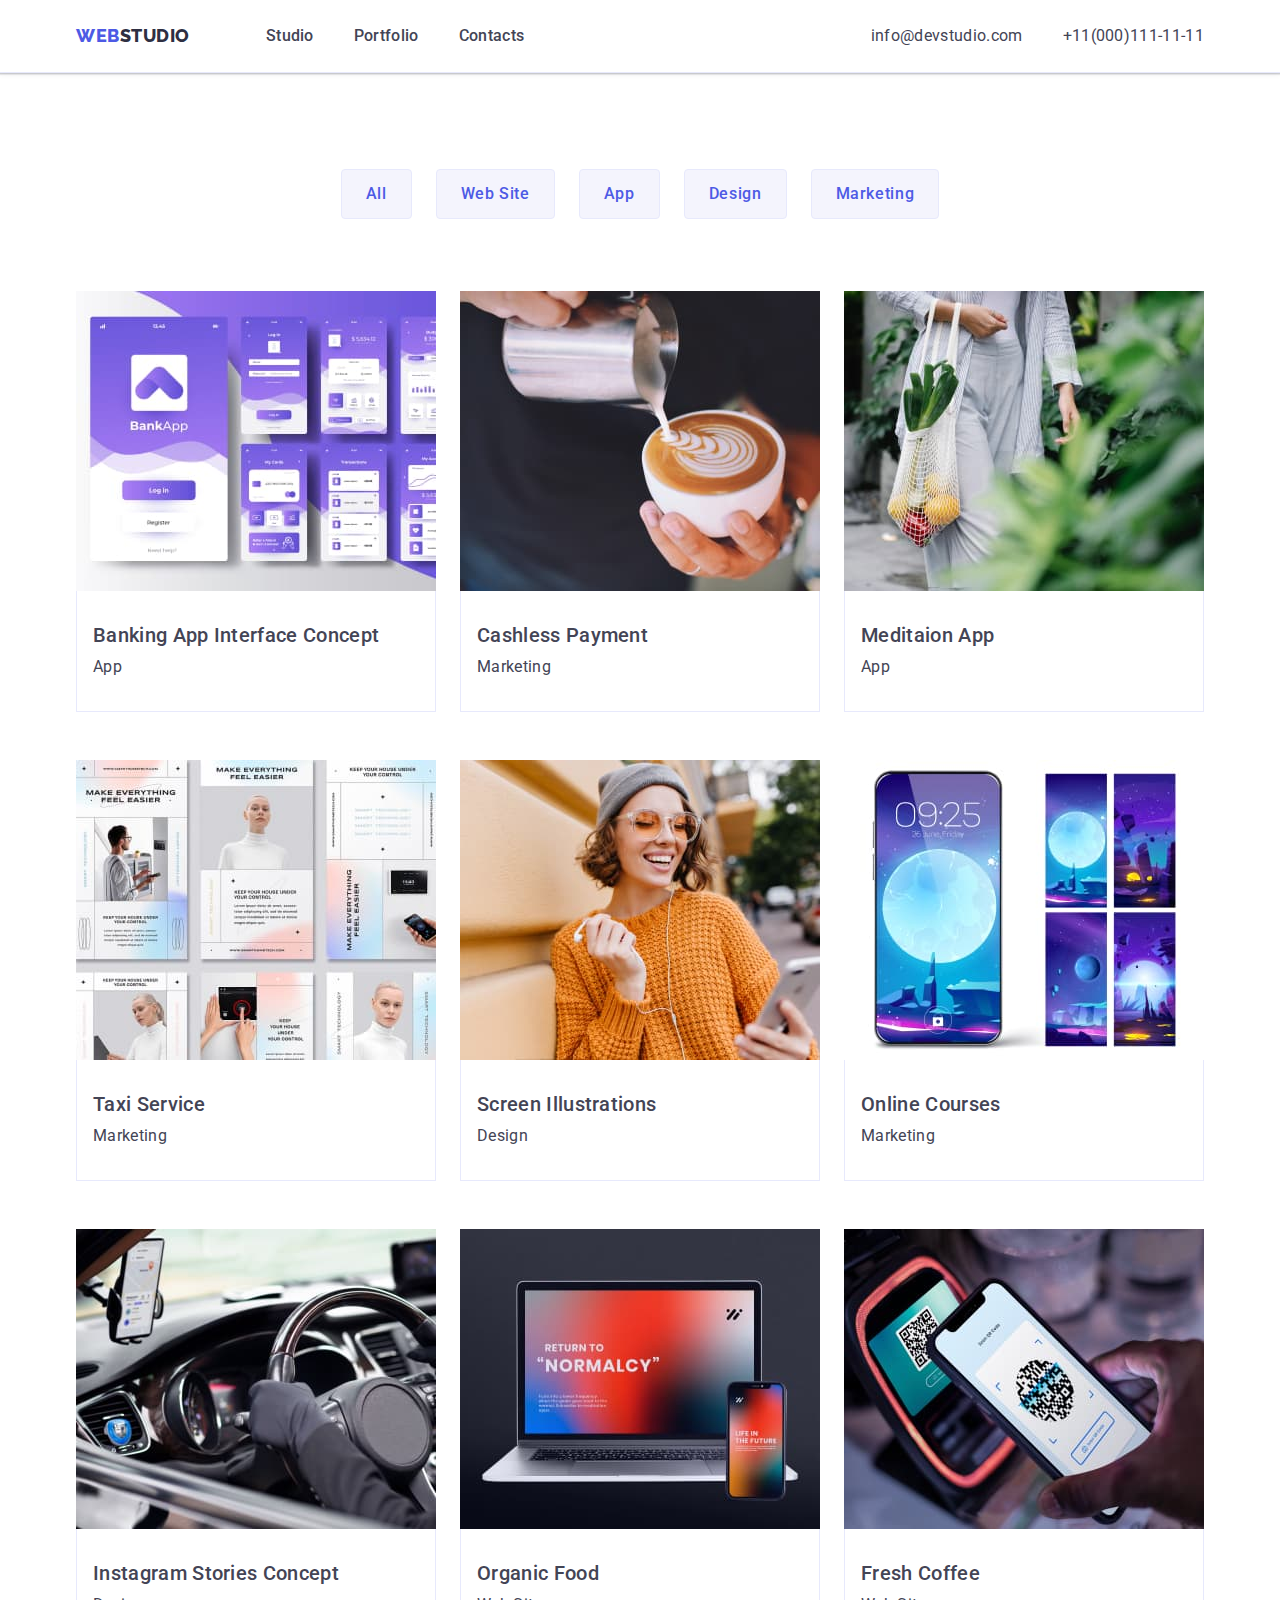
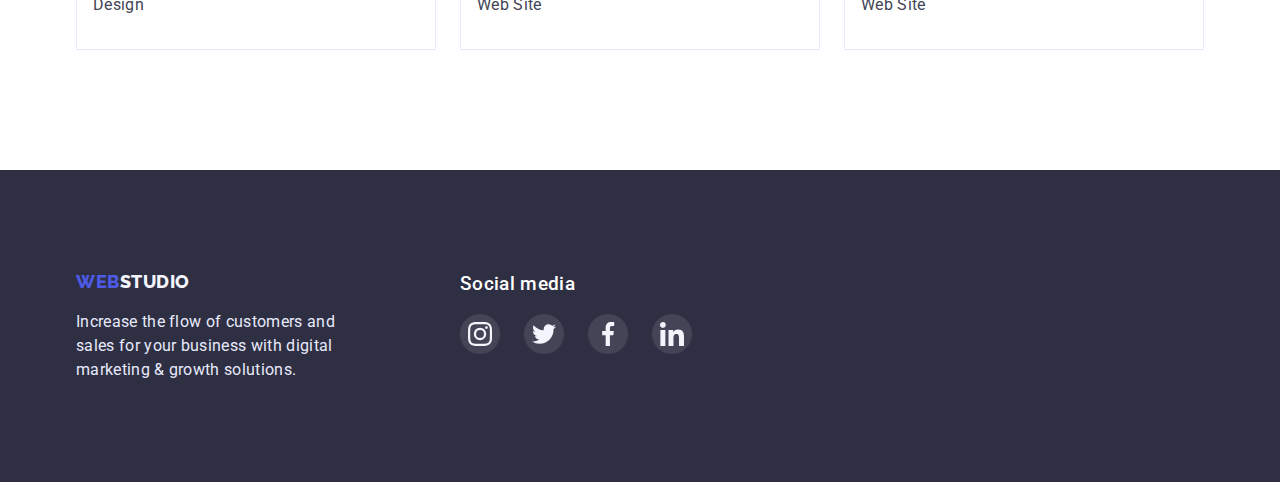
==== portfolio.html @ d2d3ca71 "Initial commit" ====
<!DOCTYPE html>
<html lang="en">
  <head>
    <meta charset="UTF-8" />
    <meta http-equiv="X-UA-Compatible" content="IE=edge" />
    <meta name="viewport" content="width=device-width, initial-scale=1.0" />
    <title>Portfolio</title>
    <!-- fonts -->
    <link rel="preconnect" href="https://fonts.googleapis.com" />
    <link rel="preconnect" href="https://fonts.gstatic.com" crossorigin />
    <link
      href="https://fonts.googleapis.com/css2?family=Raleway:wght@800&family=Roboto:wght@400;500;700;900&display=swap"
      rel="stylesheet"
    />
    <link
      href="https://fonts.googleapis.com/css2?family=Raleway:wght@800&family=Roboto:wght@400;500;700;900&display=swap"
      rel="stylesheet"
    />
    <!-- normalize -->
    <link
      href="https://cdn.jsdelivr.net/npm/modern-normalize@1.1.0/modern-normalize.min.css"
      rel="stylesheet"
    />
    <!-- custom styles-->
    <link rel="stylesheet" href="./css/styles.css" />
  </head>
  <body>
    <!-- Header -->
    <header class="header">
      <div class="container header-wrapper">
        <div class="nav-wrapper">
          <div class="logo-wrap">
            <a class="logo" href="./index.html"
              >Web<span class="dark-logo">studio</span></a
            >
          </div>
          <nav>
            <ul class="top-nav">
              <li class="top-nav-item">
                <a class="top-nav-link" href="./index.html"> Studio</a>
              </li>
              <li class="top-nav-item">
                <a class="top-nav-link" href="./portfolio.html">Portfolio</a>
              </li>
              <li class="top-nav-item">
                <a class="top-nav-link" href="./contacts.html">Contacts</a>
              </li>
            </ul>
          </nav>
        </div>
        <div class="adress-wrapper">
          <address>
            <ul class="contacts">
              <li class="contacts-item">
                <a href="mailto:info@devstudio.com" target="_blank"
                  >info@devstudio.com</a
                >
              </li>
              <li class="contacts-item">
                <a href="tel:+110001111111" target="_blank"
                  >+11(000)111-11-11</a
                >
              </li>
            </ul>
          </address>
        </div>
      </div>
    </header>
    <!-- Portfolio -->
    <section class="portfolio-section">
      <div class="container">
        <ul class="portfolio-filter">
          <li><button class="alternative-btn" type="button">All</button></li>
          <li>
            <button class="alternative-btn" type="button">Web Site</button>
          </li>
          <li><button class="alternative-btn" type="button">App</button></li>
          <li>
            <button class="alternative-btn" type="button">Design</button>
          </li>
          <li>
            <button class="alternative-btn" type="button">Marketing</button>
          </li>
        </ul>
        <ul class="portfolio-works">
          <li class="portfolio-item">
            <a href="#">
              <img
                class="portfolio-img"
                src="./images/portfolio/img-8.jpg"
                alt="seven mobile web pages"
                width="360"
                height="300"
              />
              <div class="portfolio-discription">
                <h2 class="sub-title">Banking App Interface Concept</h2>
                <p>App</p>
              </div>
            </a>
          </li>
          <li class="portfolio-item">
            <a href="#">
              <img
                class="portfolio-img"
                src="./images/portfolio/img.jpg"
                alt="smartphone and scanner"
                width="360"
                height="300"
              />
              <div class="portfolio-discription">
                <h2 class="sub-title">Cashless Payment</h2>
                <p>Marketing</p>
              </div>
            </a>
          </li>
          <li class="portfolio-item">
            <a href="#">
              <img
                class="portfolio-img"
                src="./images/portfolio/img-1.jpg"
                alt="smartphone and laptop"
                width="360"
                height="300"
              />
              <div class="portfolio-discription">
                <h2 class="sub-title">Meditaion App</h2>
                <p>App</p>
              </div>
            </a>
          </li>
          <li class="portfolio-item">
            <a href="#">
              <img
                class="portfolio-img"
                src="./images/portfolio/img-2.jpg"
                alt="hands on the steering wheel"
                width="360"
                height="300"
              />
              <div class="portfolio-discription">
                <h2 class="sub-title">Taxi Service</h2>
                <p>Marketing</p>
              </div>
            </a>
          </li>
          <li class="portfolio-item">
            <a href="#">
              <img
                class="portfolio-img"
                src="./images/portfolio/img-3.jpg"
                alt="smartphone and wallpapers"
                width="360"
                height="300"
              />
              <div class="portfolio-discription">
                <h2 class="sub-title">Screen Illustrations</h2>
                <p>Design</p>
              </div>
            </a>
          </li>
          <li class="portfolio-item">
            <a href="#">
              <img
                class="portfolio-img"
                src="./images/portfolio/img-4.jpg"
                alt="smiling girl"
                width="360"
                height="300"
              />
              <div class="portfolio-discription">
                <h2 class="sub-title">Online Courses</h2>
                <p>Marketing</p>
              </div>
            </a>
          </li>
          <li class="portfolio-item">
            <a href="#">
              <img
                class="portfolio-img"
                src="./images/portfolio/img-5.jpg"
                alt="six screenshots with some information"
                width="360"
                height="300"
              />
              <div class="portfolio-discription">
                <h2 class="sub-title">Instagram Stories Concept</h2>
                <p>Design</p>
              </div>
            </a>
          </li>
          <li class="portfolio-item">
            <a href="#">
              <img
                class="portfolio-img"
                src="./images/portfolio/img-6.jpg"
                alt="woman with bag"
                width="360"
                height="300"
              />
              <div class="portfolio-discription">
                <h2 class="sub-title">Organic Food</h2>
                <p>Web Site</p>
              </div>
            </a>
          </li>
          <li class="portfolio-item">
            <a href="#">
              <img
                class="portfolio-img"
                src="./images/portfolio/img-7.jpg"
                alt="man with coup of coffee"
                width="360"
                height="300"
              />
              <div class="portfolio-discription">
                <h2 class="sub-title">Fresh Coffee</h2>
                <p>Web Site</p>
              </div>
            </a>
          </li>
        </ul>
      </div>
    </section>
    <!-- Footer -->
    <footer class="footer">
      <div class="container">
        <ul class="footer-container">
          <li class="footer-left-side">
            <a class="logo" href="./index.html"
              >Web<span class="light-logo">studio</span></a
            >
            <p class="footer-txt">
              Increase the flow of customers and sales for your business with
              digital marketing & growth solutions.
            </p>
          </li>
          <li class="footer-right-side">
            <h3 class="social-title">Social media</h3>
            <ul class="team-social">
              <li class="team-social-item-dark">
                <a href="#">
                  <svg class="team-social-icon-dark" width="24" height="24">
                    <use href="./images/icons/icons.svg#icon-instagram"></use>
                  </svg>
                </a>
              </li>
              <li class="team-social-item-dark">
                <a href="#">
                  <svg class="team-social-icon" width="24" height="24">
                    <use href="./images/icons/icons.svg#icon-twitter"></use>
                  </svg>
                </a>
              </li>
              <li class="team-social-item-dark">
                <a href="#">
                  <svg class="team-social-icon" width="24" height="24">
                    <use href="./images/icons/icons.svg#icon-facebook"></use>
                  </svg>
                </a>
              </li>
              <li class="team-social-item-dark">
                <a href="#">
                  <svg class="team-social-icon" width="24" height="24">
                    <use href="./images/icons/icons.svg#icon-linkedin"></use>
                  </svg>
                </a>
              </li>
            </ul>
          </li>
        </ul>
      </div>
    </footer>
  </body>
</html>
---- css/styles.css ----
/* Стили для обнуления верхних отступов у элементов */
h1,
h2,
h3,
h4,
h5,
h6,
p {
    margin: 0;
}

/* Класс для обнуления базовых свойств у списков (ul) */
ul {
    list-style: none;
    padding-left: 0;
    margin: 0;
}

/* Класс для обнуления базовых свойств у ссылок */
a {
    text-decoration: none;
    color: inherit;
}

/* Свойства для корректного отображения картинок */
img {
    display: block;
    max-width: 100%;
    height: auto;
}

/* Свойства для обнуления курсива у address */
address {
    font-style: normal;

}

:root {

    /* Colors */
    --primary-cl: rgb(77, 90, 229);
    --hover-btn-cl: #404BBF;
    --dark-bg-cl: #2E2F42;
    --primary-txt-cl: rgb(67, 68, 85);
    --subtitle-txt-cl: #8E8F99;
    --light-cl: #F4F4FD;
    --white-cl: #ffffff;
    --accent-cl: #E7E9FC;
    --social-bg: rgba(255, 255, 255, 0.1);
    --social-bg-footer: #31D0AA;

    /* Flex */
    --indent: 24px;
    --item: 4;
}

body {
    font-family: Roboto, sans-serif;
    font-size: 16px;
    letter-spacing: 0.02em;
    color: var(--primary-txt-cl);
    background-color: var(--white-cl)
}

/* Wrapper */

.container {
    width: 1158px;
    padding: 0 15px;
    margin: 0 auto;
}

/* Section Padding */

.our-features-section,
.we-doing-section,
.our-team {
    padding: 120px 0;
}

/* Button */

.ptimary-btn,
.alternative-btn {
    font-weight: 500;
    font-size: 16px;
    font-family: inherit;
    line-height: calc(24 / 16);
    letter-spacing: 0.04em;

    cursor: pointer;
}

.ptimary-btn {
    display: block;
    margin: 0 auto;
    padding: 14px 31px;
    color: var(--white-cl);
    background-color: var(--primary-cl);
    box-shadow: 0px 4px 4px rgba(0, 0, 0, 0.15);
    border-radius: 4px;
    border: none;
}

.alternative-btn {
    color: var(--primary-cl);
    background-color: var(--light-cl);
    padding: 12px 24px;

    border: 1px solid #E7E9FC;
    border-radius: 4px;
}

.ptimary-btn:hover,
.ptimary-btn:focus {
    background-color: var(--hover-btn-cl);
}

.alternative-btn:hover,
.alternative-btn:focus {
    color: var(--white-cl);
    background-color: var(--hover-btn-cl);  

    border: 1px solid var(--hover-btn-cl);

    box-shadow: 0px 3px 1px rgba(0, 0, 0, 0.1), 0px 2px 1px rgba(0, 0, 0, 0.08), 0px 2px 2px rgba(0, 0, 0, 0.12);
    
}

/* title h2-h3 */

.section-title {
    font-size: 36px;
    line-height: calc(40 / 36);
    text-align: center;

    margin-bottom: 72px;

    
}

.sub-title {
    font-weight: 500;
    font-size: 20px;
    line-height: calc(24 / 20);

    margin-bottom: 8px;
}

/* Img */

.we-doing-img,
.our-team-img,
.portfolio-img {
    display: block;
    max-width: 100%;
    height: auto;
}

/* Header */

.header {
    border-bottom: 1px solid;
    border-color: var(--accent-cl);
    box-shadow: 0px 2px 1px rgba(46, 47, 66, 0.08), 0px 1px 1px rgba(46, 47, 66, 0.16), 0px 1px 6px rgba(46, 47, 66, 0.08);
}

.header-wrapper {
    display: flex;
    justify-content: space-between;
}

.nav-wrapper {
    display: flex;
    align-items: center;

}

.address {
    margin-right: 0 auto;
}

/* Logo */

.logo {
    display: block;
    font-family: Raleway, sans-serif;
    font-weight: 800;
    font-size: 18px;
    line-height: calc(24 / 18);
    letter-spacing: 0.03em;
    text-decoration: none;

    text-transform: uppercase;
    color: var(--primary-cl);

    margin-right: 76px;
    display: block;
}

.logo .dark-logo {
    color: var(--dark-bg-cl);
}

.logo .light-logo {
    color: var(--light-cl);
}

/* Nav */

.top-nav {
    display: flex;
}

.top-nav-item {
    margin-right: 40px;
}

.top-nav-item:last-child {
    margin-right: 0;
}

.top-nav-link {
    display: block;
    /* position: relative; */

    font-weight: 500;
    letter-spacing: 0.02em;
    line-height: calc(24 / 16);
    text-decoration: none;
    color: var(--primary-txt-cl);

    padding: 24px 0;
} 

/* .top-nav-link:hover::after {
    content: '';
    position: absolute;
    bottom: 0;
    display: block;
    width: 100%;
    height: 4px;
    border-radius: 2px;

    background-color: var(--primary-cl);
} */

.contacts {
    display: flex;
    list-style: none;
    line-height: calc(24 / 16);
    align-items: center;
}

.contacts-item a {
    font-style: normal;
    color: var(--primary-txt-cl);
    text-decoration: none; 

    display: block;
    padding: 24px 0;
}

.contacts-item {
    margin-right: 40px;
}

.contacts-item:last-child {
    margin-right: 0;
}

.top-nav-link:hover,
.top-nav-link:focus {
    color: var(--primary-cl);   
}

.contacts-item a:hover,
.contacts-item a:focus {
    color: var(--primary-cl);    
}

/* Hero section */

.hero-section {
    max-width: 1440px;
    margin-left: auto;
    margin-right: auto;
    background-image: linear-gradient(to right, rgba(46, 47, 66, 0.7), rgba(46, 47, 66, 0.7)), url(../images/hero_section/hero-bg.jpg);;
    background-repeat: no-repeat;
    background-position: center;
    background-size: cover;
}

.hero-title {
    font-size: 56px;
    line-height: calc(60 / 56);
    letter-spacing: 0.02em;
    text-align: center;

    color: var(--white-cl);

    margin-bottom: 48px;
    max-width: 494px;
    margin: 0 auto 48px;
}

.hero-container {
    padding: 188px 0;
}

/* Our features section */

.our-features-list {
    list-style: none;
    display: flex;
    justify-content: space-between;
    
}

.our-features-item {
    flex-basis: calc((100% - (var(--item) - 1) * var(--indent)) / var(--item));
    margin-right: var(--indent);
}

.our-features-item:last-child {
    margin-right: 0;
}

.icon-bg {
    display: flex;
    justify-content: center;
    align-items: center;
    height: 112px;

    background-color: var(--light-cl);
    border-radius: 4px;

    margin-bottom: 8px;
}

.our-features-item p {
    line-height: calc(24 / 16);
}

/* What are we doing */

.we-doing-section {
    padding-top: 0;
}

.we-doing-list {
    --item: 3;
    list-style: none;
    display: flex;
    justify-content: space-between;
}

.we-doing-item {
    flex-basis: calc((100% - (var(--item) - 1) * var(--indent)) / var(--item));
    margin-right: var(--indent);
}

.we-doing-item:last-child {
    margin-right: 0;
}

/* Our team */

.our-team {
    background-color: var(--light-cl);
}

.our-team-list {
    list-style: none;
    display: flex;
    justify-content: space-between;
}

.our-team-item {
    background-color: var(--white-cl);
    flex-basis: calc((100% - (var(--item) - 1) * var(--indent)) / var(--item));
    margin-right:  var(--indent);

    box-shadow: 0px 1px 6px rgba(46, 47, 66, 0.08), 0px 1px 1px rgba(46, 47, 66, 0.16), 0px 2px 1px rgba(46, 47, 66, 0.08);
    border-radius: 0px 0px 4px 4px;
}

.our-team-item:last-child {
    margin-right: 0;
}

.sub-wrap {
    padding: 32px 0;
}

.our-team-item .sub-title {
    text-align: center;
}

.our-team-item p {
    line-height: calc(24 / 16);
    text-align: center;
    margin-bottom: 8px;
}

.team-social {
    display: flex;
    gap: 24px;
    justify-content: center;
}

.team-social-item,
.team-social-item-dark {
    display: flex;
    width: 40px;
    height: 40px;
}

.team-social-item a {
    border-radius: 50%;
    background-color: var(--primary-cl);
    display: flex;
    justify-content: center;
    align-items: center;
}
        

/* Hover/Focus */

.team-social-item a:hover,
.team-social-item a:focus {
    background-color: var(--hover-btn-cl);
}

.team-social-item a,
.team-social-item-dark a {
    width: 100%;
    height: 100%;
    display: flex;
    fill: var(--white-cl);
}

.team-social-icon {
    /* display: block;
    margin: auto; */
}

/* Customers */
 
.customers {
    padding-top: 130px;
    padding-bottom: 120px;
}

.customers-list{
    display: flex;
    gap: 24px;
}

.customers-item {
    display: flex;
    width: 168px;
    height: 88px;
}

.customers-item a {
    fill: var(--subtitle-txt-cl);
    display: flex;
    justify-content: center;
    align-items: center;
    width: 100%;
    height: 100%;
    border: 1px solid;
    border-color: var(--subtitle-txt-cl);
    border-radius: 4px;
}

/* .customers-icon {
    display: block;
} */

/* Hover/Focus */

.customers-item a:hover,
.customers-item a:focus {
    fill: var(--hover-btn-cl);
    border-color: var(--hover-btn-cl);
}


/* Footer */

.footer {
    background-color: var(--dark-bg-cl);
    padding: 100px 0;
}

.footer .logo {
    margin-bottom: 16px;
}

.footer-txt {
    line-height: calc(24 / 16);
    color: var(--accent-cl);
    width: 264px;
}

.footer-container {
    display: flex;
    gap: 120px;
}

.social-title {
    color: var(--white-cl);
    font-weight: 500;
    line-height: calc(24 / 16);

    margin-bottom: 16px;
}



/* .team-social-icon-dark {
    display: flex;
    justify-content: center;
    align-items: center;
} */

.team-social-item-dark a {
    display: flex;
    justify-content: center;
    align-items: center;
    background-color: var(--social-bg);
    fill: var(--light-cl);
    border-radius: 50%;
}

.team-social-item-dark a:hover,
.team-social-item-dark a:focus {
    background-color: var(--social-bg-footer);
}


/* =====================Pornfolio ========================*/
/* ====================================================== */

.portfolio-section {
    padding-top: 96px;
    padding-bottom: 120px;
    align-items: baseline;
}

.portfolio-filter {
    display: flex;
    justify-content: center;
    column-gap: var(--indent);

    margin-bottom: 72px;
}

.portfolio-works {
    display: flex;
    flex-wrap: wrap;
    justify-content: space-between;
    row-gap: 48px;
}

.portfolio-item {
    --item: 3;
    
    line-height: calc(24 / 16);
    
    flex-basis: calc((100% - (var(--item) - 1) * var(--indent)) / var(--item));
    column-gap: var(--indent);
}

.portfolio-item a {
    display: block;
}

.portfolio-item a:hover,
.portfolio-item a:focus {   

    box-shadow: 0px 1px 6px rgba(46, 47, 66, 0.08), 0px 1px 1px rgba(46, 47, 66, 0.16), 0px 2px 1px rgba(46, 47, 66, 0.08);
}

.portfolio-discription {
    padding: 32px 16px;
    border-left: 1px solid #E7E9FC;
    border-right: 1px solid #E7E9FC;
    border-bottom: 1px solid #E7E9FC;
}
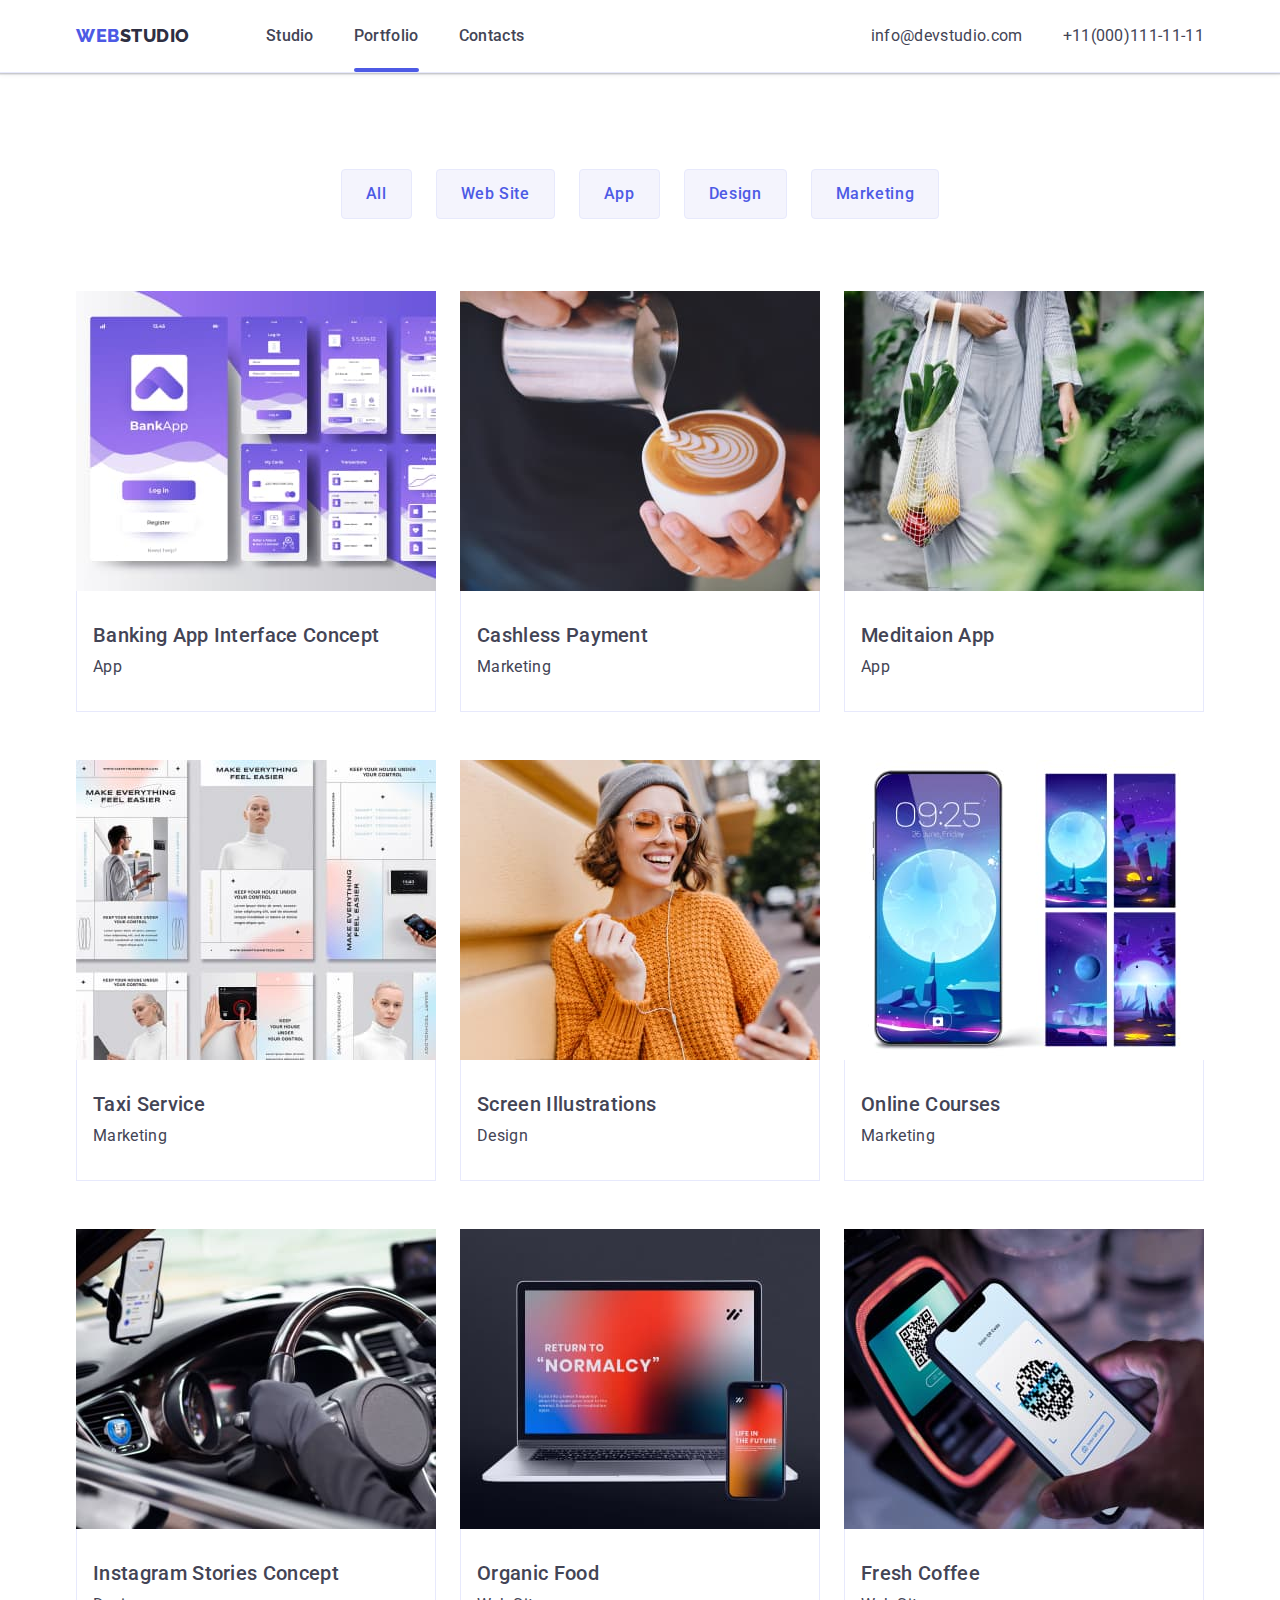
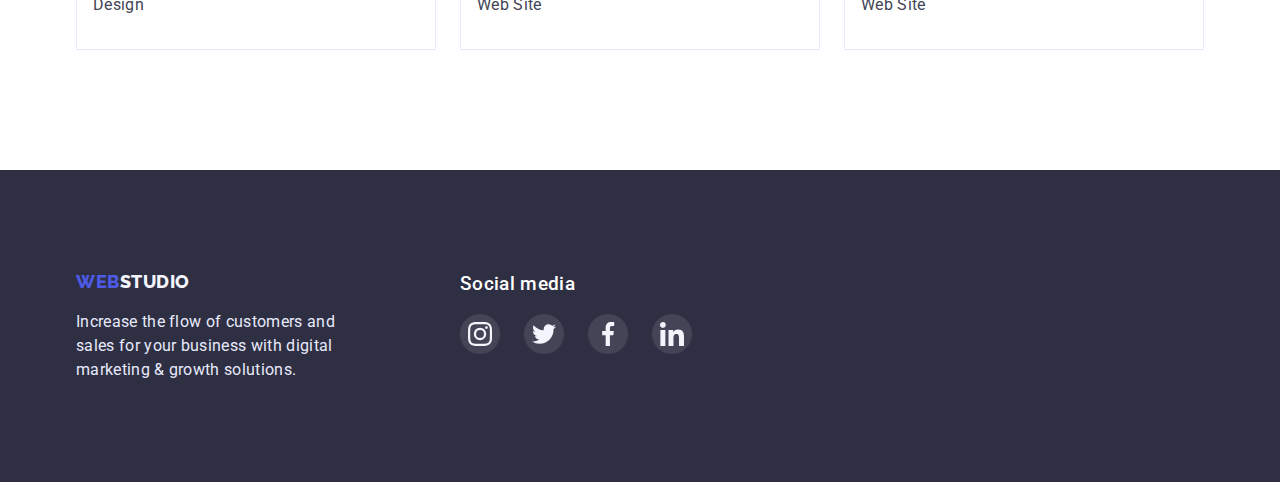
==== commit 2e6edf62: "HW-05 Start" ====
--- a/portfolio.html
+++ b/portfolio.html
@@ -40,7 +40,7 @@
                 <a class="top-nav-link" href="./index.html"> Studio</a>
               </li>
               <li class="top-nav-item">
-                <a class="top-nav-link" href="./portfolio.html">Portfolio</a>
+                <a class="top-nav-link current" href="./portfolio.html">Portfolio</a>
               </li>
               <li class="top-nav-item">
                 <a class="top-nav-link" href="./contacts.html">Contacts</a>
--- a/css/styles.css
+++ b/css/styles.css
@@ -52,6 +52,10 @@
     /* Flex */
     --indent: 24px;
     --item: 4;
+
+    /* Animation */
+    --func-animation: cubic-bezier(0.4, 0, 0.2, 1);
+    --time-animation: 250ms;
 }
 
 body {
@@ -100,6 +104,10 @@
     box-shadow: 0px 4px 4px rgba(0, 0, 0, 0.15);
     border-radius: 4px;
     border: none;
+
+    transition: 
+        background-color var(--time-animation) var(--func-animation),
+        box-shadow var(--time-animation) var(--func-animation);
 }
 
 .alternative-btn {
@@ -109,6 +117,10 @@
 
     border: 1px solid #E7E9FC;
     border-radius: 4px;
+
+    transition: 
+        background-color var(--time-animation) var(--func-animation),
+        box-shadow var(--time-animation) var(--func-animation);
 }
 
 .ptimary-btn:hover,
@@ -120,11 +132,8 @@
 .alternative-btn:focus {
     color: var(--white-cl);
     background-color: var(--hover-btn-cl);  
-
     border: 1px solid var(--hover-btn-cl);
-
     box-shadow: 0px 3px 1px rgba(0, 0, 0, 0.1), 0px 2px 1px rgba(0, 0, 0, 0.08), 0px 2px 2px rgba(0, 0, 0, 0.12);
-    
 }
 
 /* title h2-h3 */
@@ -222,7 +231,7 @@
 
 .top-nav-link {
     display: block;
-    /* position: relative; */
+    position: relative;
 
     font-weight: 500;
     letter-spacing: 0.02em;
@@ -233,7 +242,7 @@
     padding: 24px 0;
 } 
 
-/* .top-nav-link:hover::after {
+.top-nav-link.current::after {
     content: '';
     position: absolute;
     bottom: 0;
@@ -243,7 +252,7 @@
     border-radius: 2px;
 
     background-color: var(--primary-cl);
-} */
+}
 
 .contacts {
     display: flex;
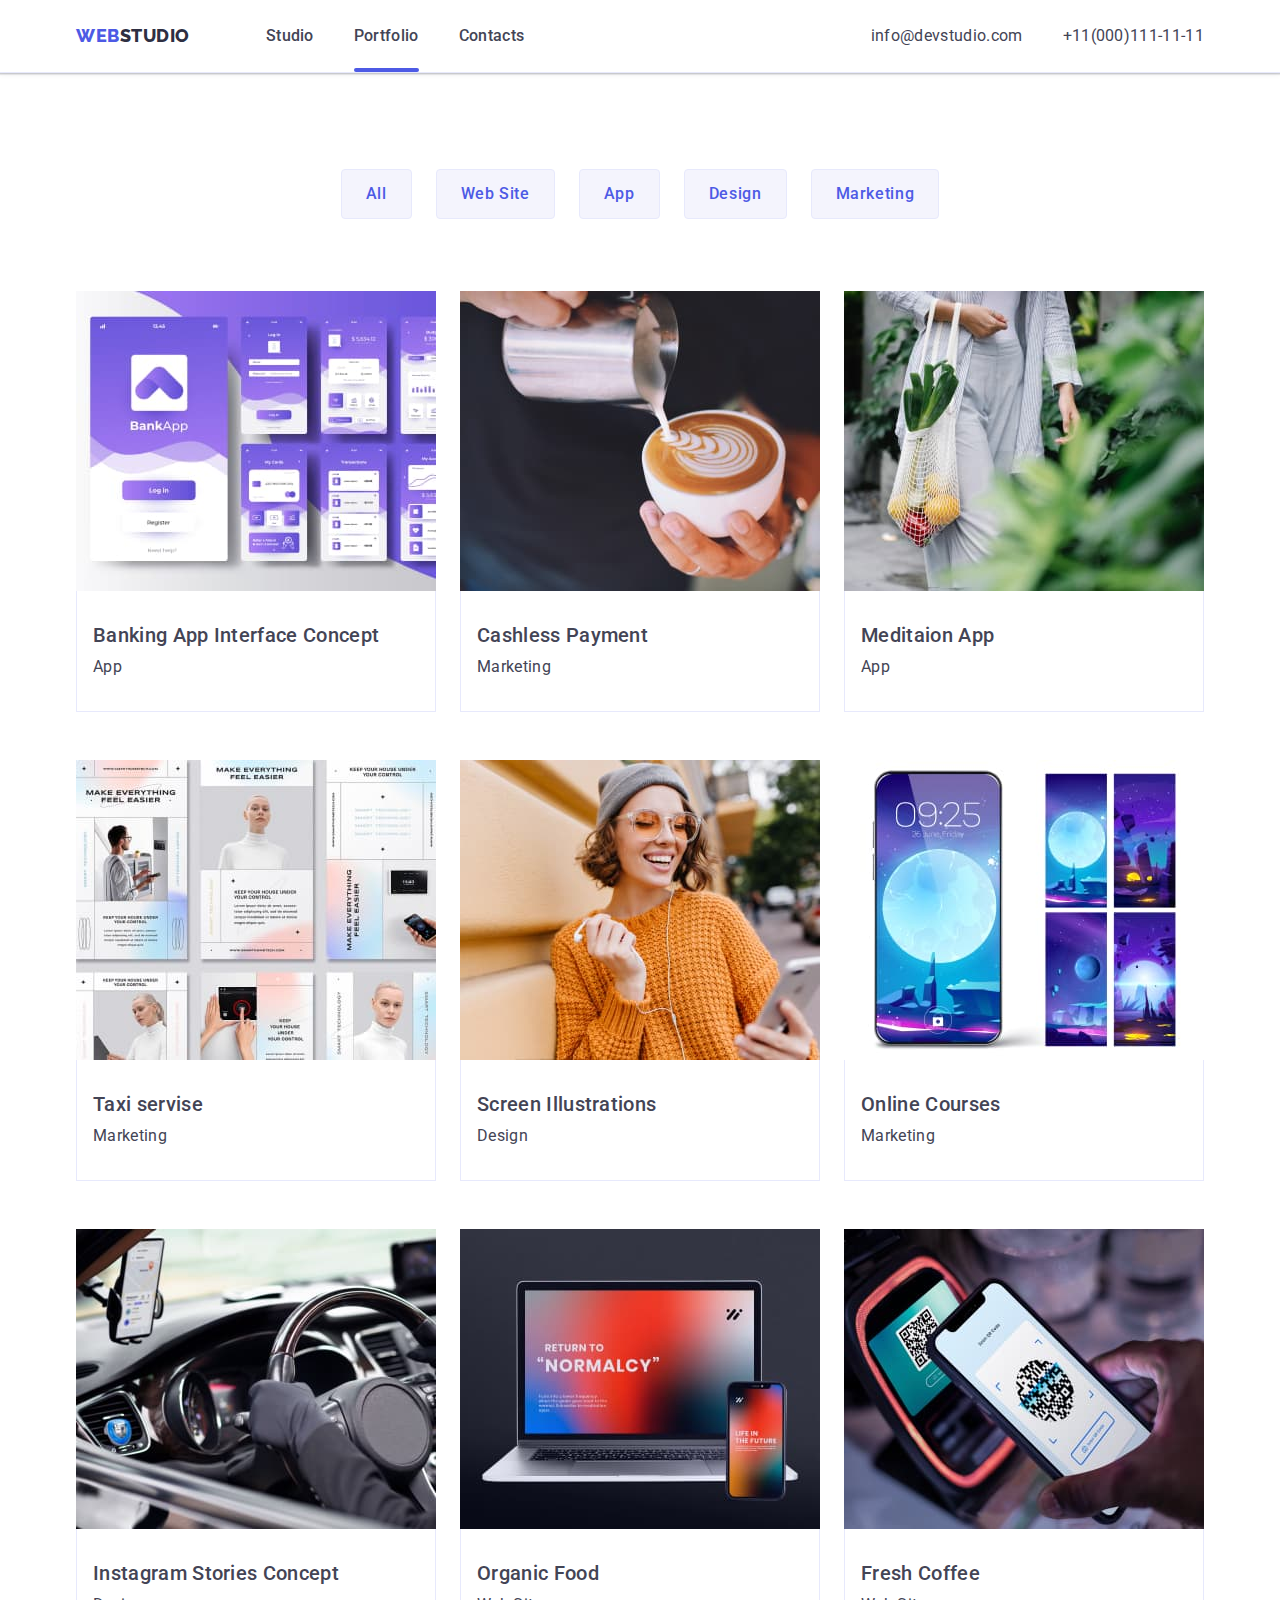
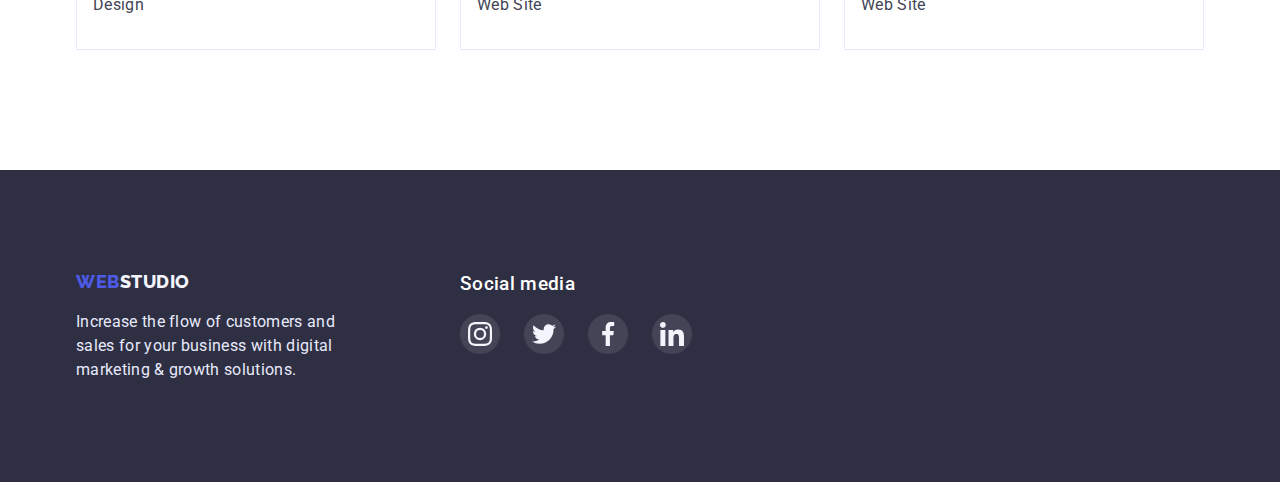
==== commit df8c5f7e: "Add and finish" ====
--- a/portfolio.html
+++ b/portfolio.html
@@ -40,7 +40,9 @@
                 <a class="top-nav-link" href="./index.html"> Studio</a>
               </li>
               <li class="top-nav-item">
-                <a class="top-nav-link current" href="./portfolio.html">Portfolio</a>
+                <a class="top-nav-link current" href="./portfolio.html"
+                  >Portfolio</a
+                >
               </li>
               <li class="top-nav-item">
                 <a class="top-nav-link" href="./contacts.html">Contacts</a>
@@ -85,13 +87,20 @@
         <ul class="portfolio-works">
           <li class="portfolio-item">
             <a href="#">
-              <img
-                class="portfolio-img"
-                src="./images/portfolio/img-8.jpg"
-                alt="seven mobile web pages"
-                width="360"
-                height="300"
-              />
+              <div class="work-thumb">
+                <img
+                  class="portfolio-img"
+                  src="./images/portfolio/img-8.jpg"
+                  alt="seven mobile web pages"
+                  width="360"
+                  height="300"
+                />
+                <p class="work-info">
+                  14 Stylish and User-Friendly App Design Concepts · Task
+                  Manager App · Calorie Tracker App · Exotic Fruit Ecommerce App
+                  · Cloud Storage App
+                </p>
+              </div>
               <div class="portfolio-discription">
                 <h2 class="sub-title">Banking App Interface Concept</h2>
                 <p>App</p>
@@ -100,13 +109,20 @@
           </li>
           <li class="portfolio-item">
             <a href="#">
-              <img
-                class="portfolio-img"
-                src="./images/portfolio/img.jpg"
-                alt="smartphone and scanner"
-                width="360"
-                height="300"
-              />
+              <div class="work-thumb">
+                <img
+                  class="portfolio-img"
+                  src="./images/portfolio/img.jpg"
+                  alt="smartphone and scanner"
+                  width="360"
+                  height="300"
+                />
+                <p class="work-info">
+                  14 Stylish and User-Friendly App Design Concepts · Task
+                  Manager App · Calorie Tracker App · Exotic Fruit Ecommerce App
+                  · Cloud Storage App
+                </p>
+              </div>
               <div class="portfolio-discription">
                 <h2 class="sub-title">Cashless Payment</h2>
                 <p>Marketing</p>
@@ -115,13 +131,20 @@
           </li>
           <li class="portfolio-item">
             <a href="#">
-              <img
-                class="portfolio-img"
-                src="./images/portfolio/img-1.jpg"
-                alt="smartphone and laptop"
-                width="360"
-                height="300"
-              />
+              <div class="work-thumb">
+                <img
+                  class="portfolio-img"
+                  src="./images/portfolio/img-1.jpg"
+                  alt="smartphone and laptop"
+                  width="360"
+                  height="300"
+                />
+                <p class="work-info">
+                  14 Stylish and User-Friendly App Design Concepts · Task
+                  Manager App · Calorie Tracker App · Exotic Fruit Ecommerce App
+                  · Cloud Storage App
+                </p>
+              </div>
               <div class="portfolio-discription">
                 <h2 class="sub-title">Meditaion App</h2>
                 <p>App</p>
@@ -130,28 +153,37 @@
           </li>
           <li class="portfolio-item">
             <a href="#">
-              <img
-                class="portfolio-img"
-                src="./images/portfolio/img-2.jpg"
-                alt="hands on the steering wheel"
-                width="360"
-                height="300"
-              />
-              <div class="portfolio-discription">
-                <h2 class="sub-title">Taxi Service</h2>
+              <div class="work-thumb">
+                <img class="portfolio-img" src="./images/portfolio/img-2.jpg" alt="smartphone and laptop" width="360"
+                  height="300" />
+                <p class="work-info">
+                  14 Stylish and User-Friendly App Design Concepts · Task
+                  Manager App · Calorie Tracker App · Exotic Fruit Ecommerce App
+                  · Cloud Storage App
+                </p>
+              </div>
+              <div class="portfolio-discription">
+                <h2 class="sub-title">Taxi servise</h2>
                 <p>Marketing</p>
               </div>
             </a>
           </li>
           <li class="portfolio-item">
             <a href="#">
-              <img
-                class="portfolio-img"
-                src="./images/portfolio/img-3.jpg"
-                alt="smartphone and wallpapers"
-                width="360"
-                height="300"
-              />
+              <div class="work-thumb">
+                <img
+                  class="portfolio-img"
+                  src="./images/portfolio/img-3.jpg"
+                  alt="smartphone and wallpapers"
+                  width="360"
+                  height="300"
+                />
+                <p class="work-info">
+                  14 Stylish and User-Friendly App Design Concepts · Task
+                  Manager App · Calorie Tracker App · Exotic Fruit Ecommerce App
+                  · Cloud Storage App
+                </p>
+              </div>
               <div class="portfolio-discription">
                 <h2 class="sub-title">Screen Illustrations</h2>
                 <p>Design</p>
@@ -160,13 +192,20 @@
           </li>
           <li class="portfolio-item">
             <a href="#">
-              <img
-                class="portfolio-img"
-                src="./images/portfolio/img-4.jpg"
-                alt="smiling girl"
-                width="360"
-                height="300"
-              />
+              <div class="work-thumb">
+                <img
+                  class="portfolio-img"
+                  src="./images/portfolio/img-4.jpg"
+                  alt="smiling girl"
+                  width="360"
+                  height="300"
+                />
+                <p class="work-info">
+                  14 Stylish and User-Friendly App Design Concepts · Task
+                  Manager App · Calorie Tracker App · Exotic Fruit Ecommerce App
+                  · Cloud Storage App
+                </p>
+              </div>
               <div class="portfolio-discription">
                 <h2 class="sub-title">Online Courses</h2>
                 <p>Marketing</p>
@@ -175,13 +214,20 @@
           </li>
           <li class="portfolio-item">
             <a href="#">
-              <img
-                class="portfolio-img"
-                src="./images/portfolio/img-5.jpg"
-                alt="six screenshots with some information"
-                width="360"
-                height="300"
-              />
+              <div class="work-thumb">
+                <img
+                  class="portfolio-img"
+                  src="./images/portfolio/img-5.jpg"
+                  alt="six screenshots with some information"
+                  width="360"
+                  height="300"
+                />
+                <p class="work-info">
+                  14 Stylish and User-Friendly App Design Concepts · Task
+                  Manager App · Calorie Tracker App · Exotic Fruit Ecommerce App
+                  · Cloud Storage App
+                </p>
+              </div>
               <div class="portfolio-discription">
                 <h2 class="sub-title">Instagram Stories Concept</h2>
                 <p>Design</p>
@@ -190,13 +236,20 @@
           </li>
           <li class="portfolio-item">
             <a href="#">
-              <img
-                class="portfolio-img"
-                src="./images/portfolio/img-6.jpg"
-                alt="woman with bag"
-                width="360"
-                height="300"
-              />
+              <div class="work-thumb">
+                <img
+                  class="portfolio-img"
+                  src="./images/portfolio/img-6.jpg"
+                  alt="woman with bag"
+                  width="360"
+                  height="300"
+                />
+                <p class="work-info">
+                  14 Stylish and User-Friendly App Design Concepts · Task
+                  Manager App · Calorie Tracker App · Exotic Fruit Ecommerce App
+                  · Cloud Storage App
+                </p>
+              </div>
               <div class="portfolio-discription">
                 <h2 class="sub-title">Organic Food</h2>
                 <p>Web Site</p>
@@ -205,13 +258,20 @@
           </li>
           <li class="portfolio-item">
             <a href="#">
-              <img
-                class="portfolio-img"
-                src="./images/portfolio/img-7.jpg"
-                alt="man with coup of coffee"
-                width="360"
-                height="300"
-              />
+              <div class="work-thumb">
+                <img
+                  class="portfolio-img"
+                  src="./images/portfolio/img-7.jpg"
+                  alt="man with coup of coffee"
+                  width="360"
+                  height="300"
+                />
+                <p class="work-info">
+                  14 Stylish and User-Friendly App Design Concepts · Task
+                  Manager App · Calorie Tracker App · Exotic Fruit Ecommerce App
+                  · Cloud Storage App
+                </p>
+              </div>
               <div class="portfolio-discription">
                 <h2 class="sub-title">Fresh Coffee</h2>
                 <p>Web Site</p>
--- a/css/styles.css
+++ b/css/styles.css
@@ -38,7 +38,7 @@
 :root {
 
     /* Colors */
-    --primary-cl: rgb(77, 90, 229);
+    --primary-cl: #4d5ae5;
     --hover-btn-cl: #404BBF;
     --dark-bg-cl: #2E2F42;
     --primary-txt-cl: rgb(67, 68, 85);
@@ -240,6 +240,8 @@
     color: var(--primary-txt-cl);
 
     padding: 24px 0;
+
+    transition: color var(--time-animation) var(--func-animation);
 } 
 
 .top-nav-link.current::after {
@@ -268,6 +270,8 @@
 
     display: block;
     padding: 24px 0;
+
+    transition: color var(--time-animation) var(--func-animation);
 }
 
 .contacts-item {
@@ -431,6 +435,8 @@
     display: flex;
     justify-content: center;
     align-items: center;
+
+    transition: background-color var(--time-animation) var(--func-animation);
 }
         
 
@@ -447,11 +453,6 @@
     height: 100%;
     display: flex;
     fill: var(--white-cl);
-}
-
-.team-social-icon {
-    /* display: block;
-    margin: auto; */
 }
 
 /* Customers */
@@ -482,11 +483,11 @@
     border: 1px solid;
     border-color: var(--subtitle-txt-cl);
     border-radius: 4px;
-}
-
-/* .customers-icon {
-    display: block;
-} */
+
+    transition: fill var(--time-animation) var(--func-animation),
+        border-color var(--time-animation) var(--func-animation);
+}
+
 
 /* Hover/Focus */
 
@@ -526,14 +527,6 @@
 
     margin-bottom: 16px;
 }
-
-
-
-/* .team-social-icon-dark {
-    display: flex;
-    justify-content: center;
-    align-items: center;
-} */
 
 .team-social-item-dark a {
     display: flex;
@@ -542,11 +535,97 @@
     background-color: var(--social-bg);
     fill: var(--light-cl);
     border-radius: 50%;
+
+    transition: background-color var(--time-animation) var(--func-animation);
 }
 
 .team-social-item-dark a:hover,
 .team-social-item-dark a:focus {
     background-color: var(--social-bg-footer);
+}
+
+/* ======================Modal window====================== */
+
+.backdrop {
+    position: fixed;
+    top: 0;
+    left: 0;
+    width: 100%;
+    height: 100%;
+
+    background-color: rgba(46, 47, 66, 0.4);
+
+    transition: opacity 500ms ease-in-out,
+    visibility 500ms ease-in-out;
+    
+}
+
+.backdrop.is-hidden {
+    opacity: 0;
+    visibility: hidden;
+    pointer-events: none;
+    
+}
+
+.modal-form {
+    width: 408px;
+    min-height: 576px;
+    position: absolute;
+    top: 50%;
+    left: 50%;
+    transform:  translate(-50%, -50%);
+
+
+    background-color: var(--light-cl);
+    box-shadow: 0px 1px 1px rgba(0, 0, 0, 0.14), 0px 1px 3px rgba(0, 0, 0, 0.12), 0px 2px 1px rgba(0, 0, 0, 0.2);
+    border-radius: 4px;
+
+    transition: opacity 250ms ease 250ms;
+
+}
+
+.backdrop.backdrop.is-hidden .modal-form {
+    opacity: 0;
+}
+
+.close-form-btn {
+    position: absolute;
+    top: 24px;
+    right: 24px;
+
+    display: flex;
+    justify-content: center;
+    align-items: center;
+
+    background-color:var(--accent-cl);
+    border: 1px solid rgba(46, 47, 66, 0.08);
+    border-radius: 50%;
+    padding: 0;
+    width: 24px;
+    height: 24px;
+
+    cursor: pointer;
+
+    transition:
+        background-color var(--time-animation) var(--func-animation),
+        border var(--time-animation) var(--func-animation);
+}
+
+.close-btn-icon {
+    fill: #000000;
+
+    transition: fill var(--time-animation) var(--func-animation);
+}
+
+.close-form-btn:hover,
+.close-form-btn:focus {
+    background-color: var(--hover-btn-cl);
+    border: none;
+}
+
+.close-form-btn:hover .close-btn-icon,
+.close-form-btn:focus .close-btn-icon {
+    fill: var(--white-cl);
 }
 
 
@@ -585,12 +664,64 @@
 
 .portfolio-item a {
     display: block;
+
+    transition: box-shadow var(--time-animation) var(--func-animation);
 }
 
 .portfolio-item a:hover,
 .portfolio-item a:focus {   
 
     box-shadow: 0px 1px 6px rgba(46, 47, 66, 0.08), 0px 1px 1px rgba(46, 47, 66, 0.16), 0px 2px 1px rgba(46, 47, 66, 0.08);
+}
+
+.portfolio-item a:hover .work-info,
+.portfolio-item a:focus .work-info {
+
+    transform: translateY(0);
+}
+
+.portfolio-item a:hover .work-thumb::before,
+.portfolio-item a:focus .work-thumb::before {
+
+    transform: translateY(0);
+}
+
+.work-thumb {
+    position: relative;
+    overflow: hidden;
+}
+
+/* .work-thumb::before {
+    content: '';
+    display: inline-block;
+    position: absolute;
+    top: 0;
+    left: 0;
+    width: 100%;
+    height: 100%;
+    background-color: var(--primary-cl);
+
+    transform: translateY(100%);
+    transition: transform var(--time-animation) var(--func-animation);
+} */
+
+.work-info {
+    position: absolute;
+    top: 0;
+    width: 100%;
+    height: 100%;
+    display: block;
+    padding: 40px 32px;
+
+    background-color: var(--primary-cl);
+
+    color: var(--light-cl);
+    line-height: calc(24 / 16);
+    letter-spacing: 0.02em;
+
+    transform: translateY(100%);
+    transition: transform var(--time-animation) var(--func-animation);
+
 }
 
 .portfolio-discription {
@@ -599,3 +730,17 @@
     border-right: 1px solid #E7E9FC;
     border-bottom: 1px solid #E7E9FC;
 }
+
+
+/* ==============Animations=============== */
+
+/* @keyframes move-top {
+    0% {
+
+    }
+
+    100% {
+
+    }
+    
+} */